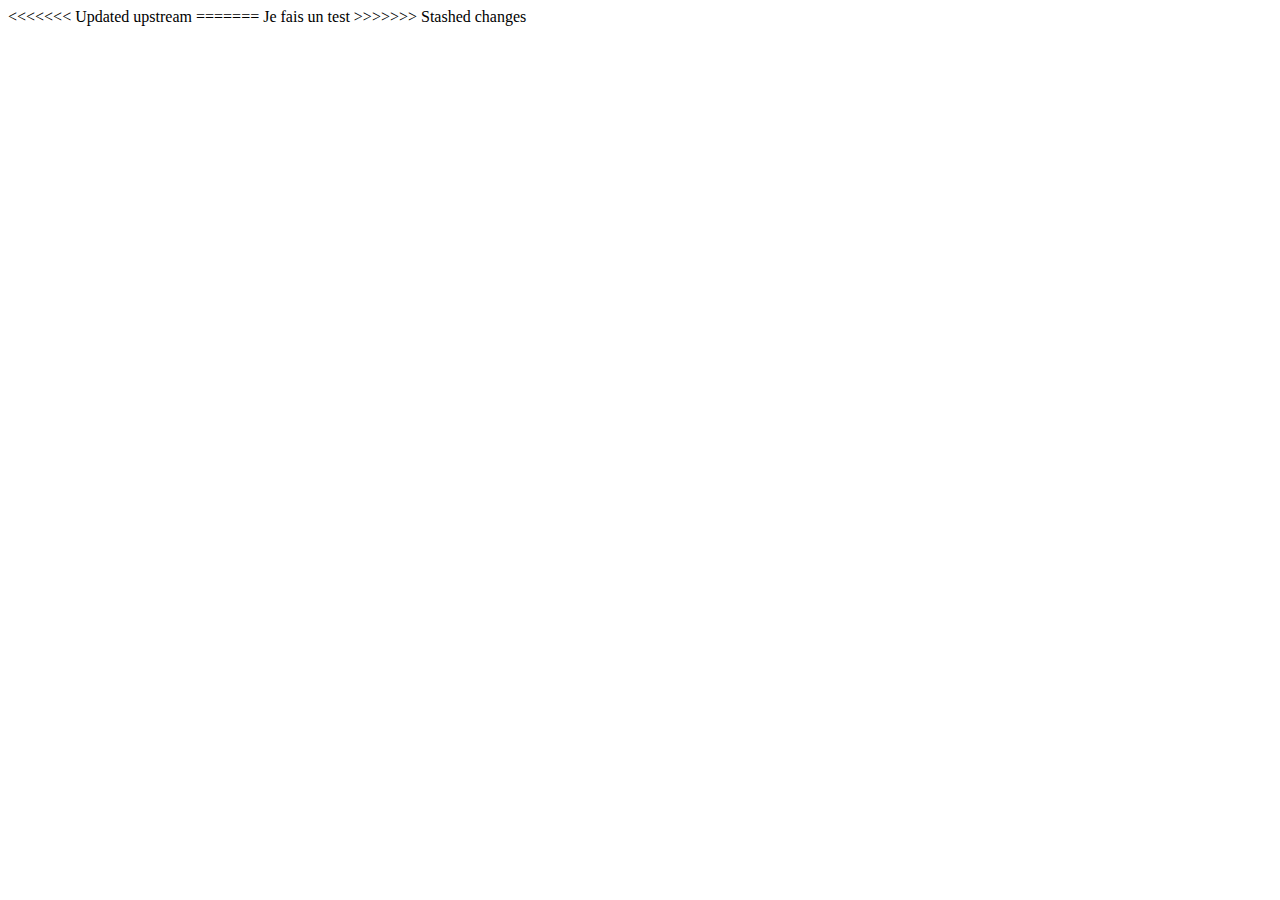
==== index.html @ d1019563 "Ajout index" ====
<!DOCTYPE html>
<html lang="fr">
<head>
    <meta charset="UTF-8">
    <meta http-equiv="X-UA-Compatible" content="IE=edge">
    <meta name="viewport" content="width=device-width, initial-scale=1.0">
    <title>Document</title>
</head>
<body>
<<<<<<< Updated upstream
    
=======
    Je fais un test
>>>>>>> Stashed changes
</body>
</html>
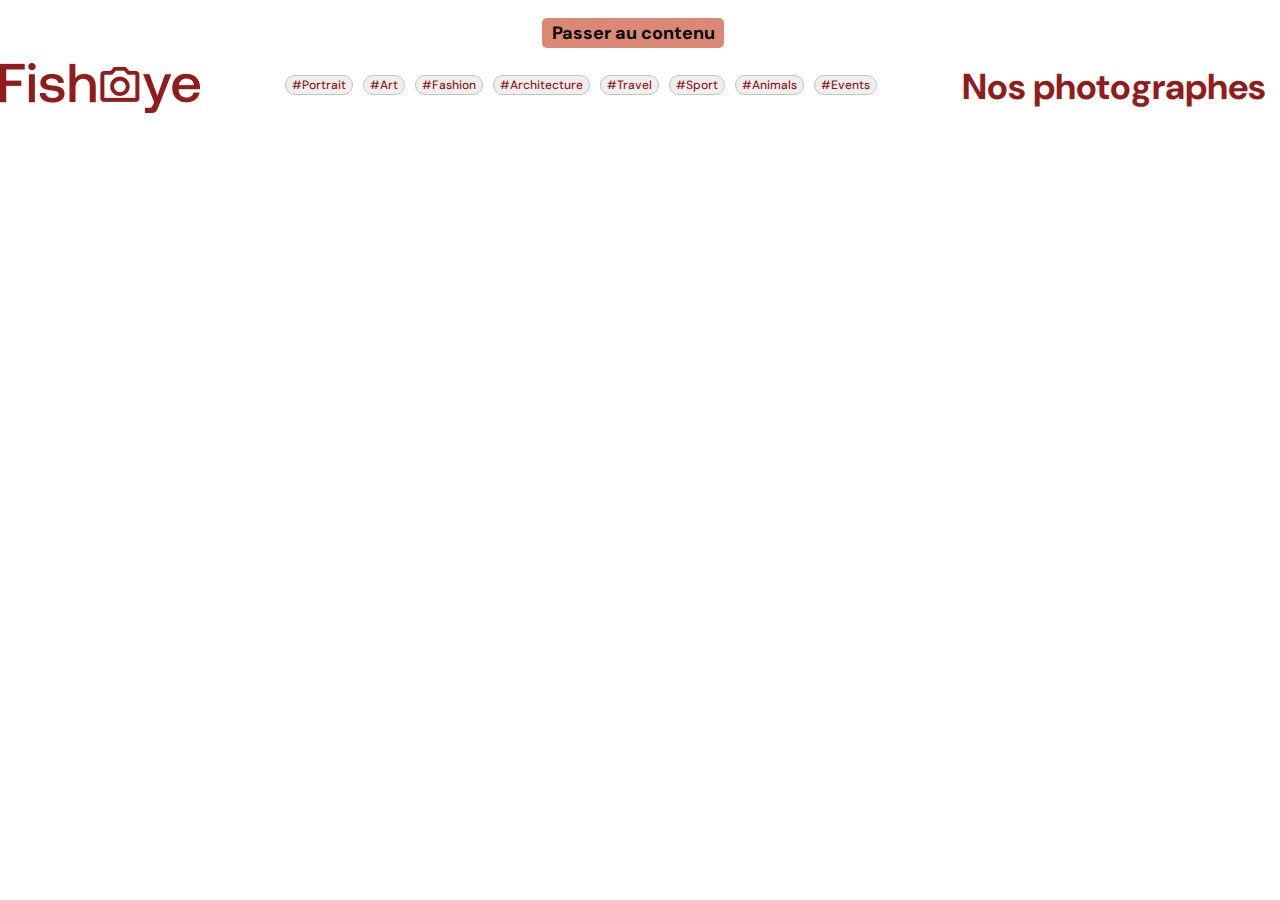
==== commit 6875412c: "Préparation du header" ====
--- a/index.html
+++ b/index.html
@@ -4,13 +4,31 @@
     <meta charset="UTF-8">
     <meta http-equiv="X-UA-Compatible" content="IE=edge">
     <meta name="viewport" content="width=device-width, initial-scale=1.0">
-    <title>Document</title>
+    <link rel="stylesheet" href="/Css/style.css" />
+    <link href="https://fonts.googleapis.com/css?family=DM+Sans" rel="stylesheet" />
+    <link href="https://fonts.googleapis.com/css2?family=DM+Sans:ital,wght@0,400;0,500;0,700;1,400;1,500;1,700&display=swap" rel="stylesheet">
+    <title>Fisheyes</title>
 </head>
 <body>
-<<<<<<< Updated upstream
-    
-=======
-    Je fais un test
->>>>>>> Stashed changes
+
+    <header>
+        <div class="return"> 
+            <a href="#" class="title"><p class="contain">Passer au contenu</p></a>
+        </div>
+        <nav class="topnav">
+        <a class="logo"><img class="fisheyes" src="/Image/Logo/logo.png" alt="Logo Fisheyes"></a>
+        <div class="tags">
+                <button id="1" class="tag"><span class="text-tag">#Portrait</span></button>
+                <button id="2" class="tag"><span class="text-tag">#Art</span></button>
+                <button id="3" class="tag"><span class="text-tag">#Fashion</span></button>
+                <button id="4" class="tag"><span class="text-tag">#Architecture</span></button>
+                <button id="5" class="tag"><span class="text-tag">#Travel</span></button>
+                <button id="6" class="tag"><span class="text-tag">#Sport</span></button>
+                <button id="7" class="tag"><span class="text-tag">#Animals</span></button>
+                <button id="8" class="tag"><span class="text-tag">#Events</span></button>
+            </div>
+            <h1 class="photographes">Nos photographes</h1>
+        </nav>
+    </header>
 </body>
 </html>--- a/Css/style.css
+++ b/Css/style.css
@@ -0,0 +1,81 @@
+body {
+    display: flex;
+    font-size: 18px;
+    max-width: 1300px;
+    margin: 0 auto;
+}
+.topnav {
+    display: flex;
+    justify-content: space-between;
+    align-content: center;
+    justify-content: center;
+
+}
+.return {
+    display: flex;
+    align-items: center;
+    justify-content: center;
+    margin-bottom: -30px;
+}
+a{
+    text-decoration: none;
+}
+.title {
+    font-family: 'DM Sans', sans-serif;
+    font-weight: 700;
+    color: black;
+}
+.contain {
+    display: flex;
+    align-items: center;
+    justify-content: center;
+    font-style: normal;
+    font-size: 18px;
+    border-radius: 5px;
+    left: 0%;
+    right: 0%;
+    top: 0%;
+    Width: 182px;
+    Height:30px;   
+    bottom: 26.67%;
+    background: #DB8876;
+}
+
+.fisheyes {
+    display: flex;
+    float: left;
+    margin-top: 27px;
+    margin-right: 78px;
+    height: auto;
+}
+.photographes{
+    font-family: 'DM Sans', sans-serif;
+    font-weight: 700;
+    color: #911C1C;
+    font-style: normal;
+    font-size: 36px;
+    display: flex;
+    float: left;
+    margin-top: 27px;
+    margin-left: 78px;
+    height: auto;
+}
+.tags {
+    display: flex;
+    align-items: center;
+    justify-items: center;
+    padding: 2px;
+}
+.tag {
+    margin: 5px;
+    border-radius: 11px;
+    border: 0.5px solid #C4C4C4;
+}
+.text-tag {
+    color: #901C1C;
+    font-family: 'DM Sans', sans-serif;
+    font-style: normal;
+    font-weight: 500;
+    font-size: 12px;
+    line-height: 16px;
+}
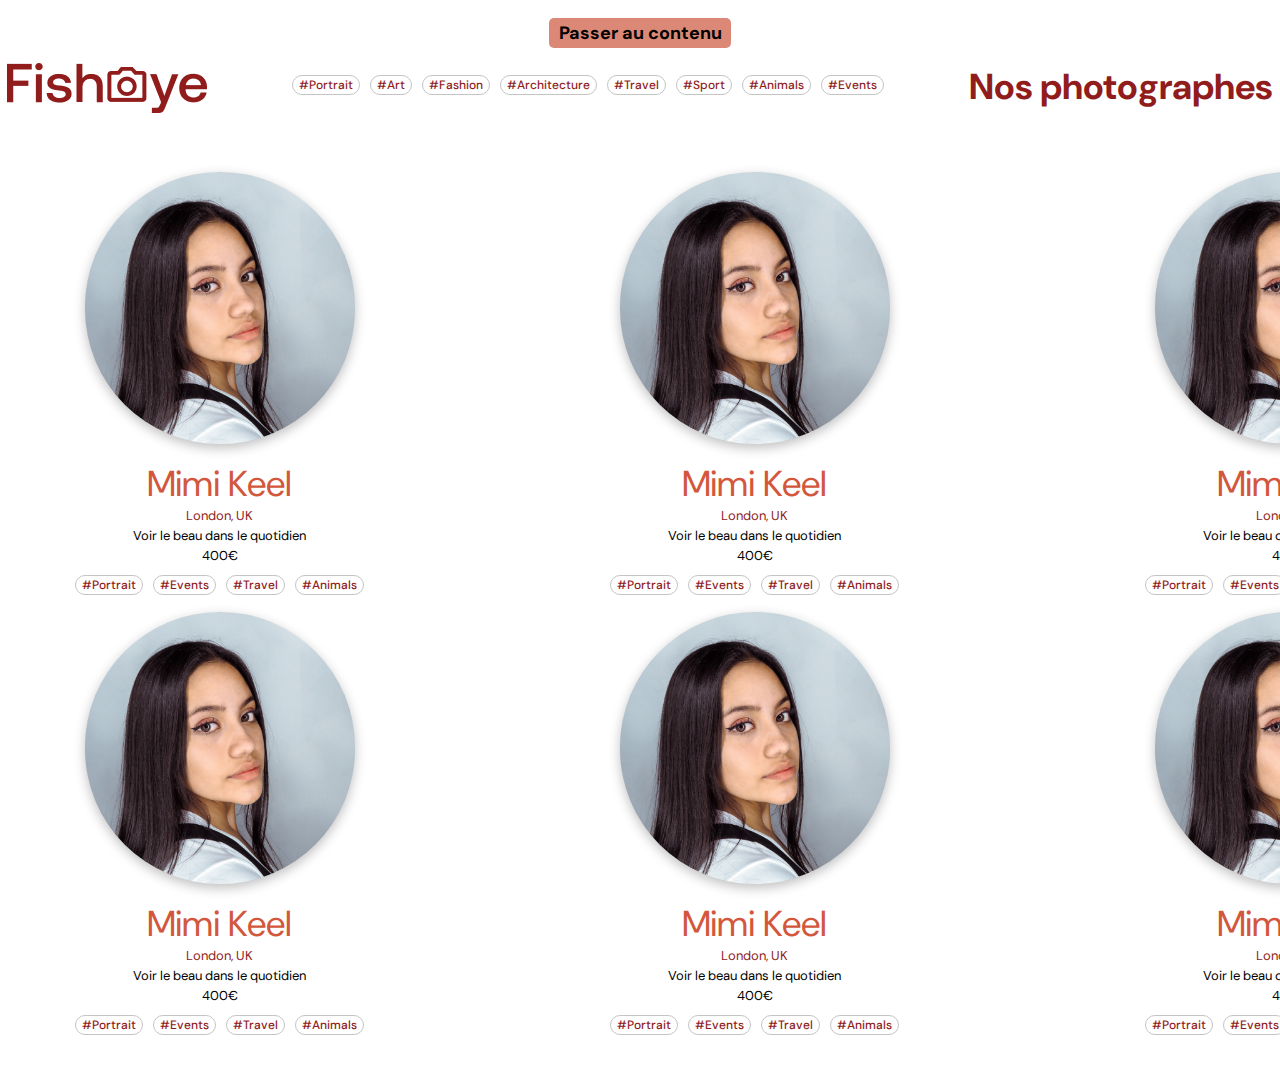
==== commit f0927012: "Mise en place de la homepage "maquette" pour préparer le css" ====
--- a/index.html
+++ b/index.html
@@ -1,23 +1,29 @@
 <!DOCTYPE html>
 <html lang="fr">
+
 <head>
     <meta charset="UTF-8">
     <meta http-equiv="X-UA-Compatible" content="IE=edge">
     <meta name="viewport" content="width=device-width, initial-scale=1.0">
     <link rel="stylesheet" href="/Css/style.css" />
     <link href="https://fonts.googleapis.com/css?family=DM+Sans" rel="stylesheet" />
-    <link href="https://fonts.googleapis.com/css2?family=DM+Sans:ital,wght@0,400;0,500;0,700;1,400;1,500;1,700&display=swap" rel="stylesheet">
+    <link
+        href="https://fonts.googleapis.com/css2?family=DM+Sans:ital,wght@0,400;0,500;0,700;1,400;1,500;1,700&display=swap"
+        rel="stylesheet">
     <title>Fisheyes</title>
 </head>
+
 <body>
 
     <header>
-        <div class="return"> 
-            <a href="#" class="title"><p class="contain">Passer au contenu</p></a>
+        <div class="return">
+            <a href="#" class="title">
+                <p class="contain">Passer au contenu</p>
+            </a>
         </div>
         <nav class="topnav">
-        <a class="logo"><img class="fisheyes" src="/Image/Logo/logo.png" alt="Logo Fisheyes"></a>
-        <div class="tags">
+            <a class="logo"><img class="fisheyes" src="/Image/Logo/logo.png" alt="Logo Fisheyes"></a>
+            <div class="tags">
                 <button id="1" class="tag"><span class="text-tag">#Portrait</span></button>
                 <button id="2" class="tag"><span class="text-tag">#Art</span></button>
                 <button id="3" class="tag"><span class="text-tag">#Fashion</span></button>
@@ -30,5 +36,174 @@
             <h1 class="photographes">Nos photographes</h1>
         </nav>
     </header>
+    <main class="main">
+
+        <div class="grille-photographe">
+
+            <div class="photographe">
+                <a href="#">
+                    <figure class="cadre-photo">
+                        <img src="/Image/Photographers ID Photos/MimiKeel.jpg"
+                            alt="Photo d'une femme en top blance regardant vers nous" class="cadre-photo-img">
+                    </figure>
+                    <figcaption class="cadre-photo-titre">
+                        <h3 class="photo-titre">Mimi Keel</h3>
+                    </figcaption>
+                </a>
+
+                <div class="bio">
+                    <p class="ville">London, UK</p>
+                    <p class="description">Voir le beau dans le quotidien</p>
+                    <p class="prix">400€</p>
+                </div>
+                <div class="tag-bio">
+                    <button id="1" class="tag"><span class="text-tag">#Portrait</span></button>
+                    <button id="8" class="tag"><span class="text-tag">#Events</span></button>
+                    <button id="5" class="tag"><span class="text-tag">#Travel</span></button>
+                    <button id="7" class="tag"><span class="text-tag">#Animals</span></button>
+                </div>
+            </div>
+
+
+            <div class="photographe">
+                <a href="#">
+                    <figure class="cadre-photo">
+                        <img src="/Image/Photographers ID Photos/MimiKeel.jpg"
+                            alt="Photo d'une femme en top blance regardant vers nous" class="cadre-photo-img">
+                    </figure>
+                    <figcaption class="cadre-photo-titre">
+                        <h3 class="photo-titre">Mimi Keel</h3>
+                    </figcaption>
+                </a>
+                <div class="bio">
+                    <p class="ville">London, UK</p>
+                    <p class="description">Voir le beau dans le quotidien</p>
+                    <p class="prix">400€</p>
+                </div>
+                <div class="tag-bio">
+                    <button id="1" class="tag"><span class="text-tag">#Portrait</span></button>
+                    <button id="8" class="tag"><span class="text-tag">#Events</span></button>
+                    <button id="5" class="tag"><span class="text-tag">#Travel</span></button>
+                    <button id="7" class="tag"><span class="text-tag">#Animals</span></button>
+                </div>
+            </div>
+            <div class="photographe">
+                <a href="#">
+                    <figure class="cadre-photo">
+                        <img src="/Image/Photographers ID Photos/MimiKeel.jpg"
+                            alt="Photo d'une femme en top blance regardant vers nous" class="cadre-photo-img">
+                    </figure>
+                    <figcaption class="cadre-photo-titre">
+                        <h3 class="photo-titre">Mimi Keel</h3>
+                    </figcaption>
+                </a>
+                <div class="bio">
+                    <p class="ville">London, UK</p>
+                    <p class="description">Voir le beau dans le quotidien</p>
+                    <p class="prix">400€</p>
+                </div>
+                <div class="tag-bio">
+                    <button id="1" class="tag"><span class="text-tag">#Portrait</span></button>
+                    <button id="8" class="tag"><span class="text-tag">#Events</span></button>
+                    <button id="5" class="tag"><span class="text-tag">#Travel</span></button>
+                    <button id="7" class="tag"><span class="text-tag">#Animals</span></button>
+                </div>
+            </div>
+            <div class="photographe">
+                <a href="#">
+                    <figure class="cadre-photo">
+                        <img src="/Image/Photographers ID Photos/MimiKeel.jpg"
+                            alt="Photo d'une femme en top blance regardant vers nous" class="cadre-photo-img">
+                    </figure>
+                    <figcaption class="cadre-photo-titre">
+                        <h3 class="photo-titre">Mimi Keel</h3>
+                    </figcaption>
+                </a>
+                <div class="bio">
+                    <p class="ville">London, UK</p>
+                    <p class="description">Voir le beau dans le quotidien</p>
+                    <p class="prix">400€</p>
+                </div>
+                <div class="tag-bio">
+                    <button id="1" class="tag"><span class="text-tag">#Portrait</span></button>
+                    <button id="8" class="tag"><span class="text-tag">#Events</span></button>
+                    <button id="5" class="tag"><span class="text-tag">#Travel</span></button>
+                    <button id="7" class="tag"><span class="text-tag">#Animals</span></button>
+                </div>
+            </div>
+            <div class="photographe">
+                <a href="#">
+                    <figure class="cadre-photo">
+                        <img src="/Image/Photographers ID Photos/MimiKeel.jpg"
+                            alt="Photo d'une femme en top blance regardant vers nous" class="cadre-photo-img">
+                    </figure>
+                    <figcaption class="cadre-photo-titre">
+                        <h3 class="photo-titre">Mimi Keel</h3>
+                    </figcaption>
+                </a>
+                <div class="bio">
+                    <p class="ville">London, UK</p>
+                    <p class="description">Voir le beau dans le quotidien</p>
+                    <p class="prix">400€</p>
+                </div>
+                <div class="tag-bio">
+                    <button id="1" class="tag"><span class="text-tag">#Portrait</span></button>
+                    <button id="8" class="tag"><span class="text-tag">#Events</span></button>
+                    <button id="5" class="tag"><span class="text-tag">#Travel</span></button>
+                    <button id="7" class="tag"><span class="text-tag">#Animals</span></button>
+                </div>
+            </div>
+            <div class="photographe">
+                <a href="#">
+                    <figure class="cadre-photo">
+                        <img src="/Image/Photographers ID Photos/MimiKeel.jpg"
+                            alt="Photo d'une femme en top blance regardant vers nous" class="cadre-photo-img">
+                    </figure>
+                    <figcaption class="cadre-photo-titre">
+                        <h3 class="photo-titre">Mimi Keel</h3>
+                    </figcaption>
+                </a>
+                <div class="bio">
+                    <p class="ville">London, UK</p>
+                    <p class="description">Voir le beau dans le quotidien</p>
+                    <p class="prix">400€</p>
+                </div>
+                <div class="tag-bio">
+                    <button id="1" class="tag"><span class="text-tag">#Portrait</span></button>
+                    <button id="8" class="tag"><span class="text-tag">#Events</span></button>
+                    <button id="5" class="tag"><span class="text-tag">#Travel</span></button>
+                    <button id="7" class="tag"><span class="text-tag">#Animals</span></button>
+                </div>
+            </div>
+
+
+            
+
+
+
+
+
+
+
+
+
+
+
+
+
+
+
+
+
+
+
+
+
+
+
+    </main>
+
+
 </body>
+
 </html>--- a/Css/style.css
+++ b/Css/style.css
@@ -1,8 +1,5 @@
 body {
-    display: flex;
-    font-size: 18px;
-    max-width: 1300px;
-    margin: 0 auto;
+    margin: 0 ;
 }
 .topnav {
     display: flex;
@@ -18,6 +15,7 @@
     margin-bottom: -30px;
 }
 a{
+    color: inherit;
     text-decoration: none;
 }
 .title {
@@ -70,6 +68,7 @@
     margin: 5px;
     border-radius: 11px;
     border: 0.5px solid #C4C4C4;
+    background: white;
 }
 .text-tag {
     color: #901C1C;
@@ -79,3 +78,104 @@
     font-size: 12px;
     line-height: 16px;
 }
+.main{
+    max-width: 1440px;
+    margin: auto;
+    padding: 0 2rem;
+    box-sizing: border-box;
+}
+.grille-photographe {
+    display: grid;
+    column-gap: 14rem;
+    row-gap: 0rem;
+    border-radius: 1.5rem;
+    padding: 2rem;
+    grid-template-columns: repeat(3, 1fr);
+}
+.cadre-photo {
+    margin: 0;
+    display: flex;
+    align-content: center;
+    justify-content: center;
+}
+.cadre-photo-img {
+    height: 17rem;
+    object-fit: cover;
+    max-width: 100%;
+    max-height: 100%;
+    border-radius: 10rem ;
+    Width :270px;
+    background: #C4C4C4;
+    box-shadow: 0px 4px 12px rgba(0, 0, 0, 0.25);
+}
+.photographe {
+    border-radius: 1.5rem;
+    padding: 2rem;
+    padding: 0.375rem;
+    border-radius: 1.25rem;
+    transition-duration: 0.1s;
+    /* cursor: pointer;
+    box-sizing: border-box;
+    height: 100%; */
+    height: 100%;
+}
+.cadre-photo-titre {
+    margin: 0.25rem 0.75rem 0 0.75rem;
+}
+.photo-titre {
+    color: #D3573C;
+    font-family: 'DM Sans', sans-serif;
+    font-style: normal;
+    font-weight: normal;
+    font-size: 36px;
+    line-height: 47px;
+    text-align: center;
+    margin-top: 1rem;
+    margin-bottom: 0;
+}
+.bio {
+    /* position: absolute;
+    top: 57.13%;
+    left: 12%; */
+    display: flex;
+    flex-direction: column;
+    top: 2rem;
+    margin-bottom: 0;
+}
+.tag-bio {
+    display: flex;
+    justify-items: center;
+}
+.ville {
+    color: #901C1C;
+    font-family: 'DM Sans', sans-serif;
+    font-style: normal;
+    font-weight: normal;
+    font-size: 13px;
+    line-height: 17px;
+    margin-top: 0;
+    text-align: center;
+    margin-bottom: 3px;
+}
+.description {
+    color: #000000;
+    font-family: 'DM Sans', sans-serif;
+    font-style: normal;
+    font-weight: normal;
+    font-size: 13px;
+    line-height: 17px;
+    margin-top: 0; 
+    text-align: center;
+    margin-bottom: 3px;
+}
+.prix {
+    color: #000000;
+    font-family: 'DM Sans', sans-serif;
+    font-style: normal;
+    font-weight: normal;
+    font-size: 13px;
+    line-height: 17px;
+    margin-top: 0; 
+    text-align: center;
+    margin-bottom: 6px;
+}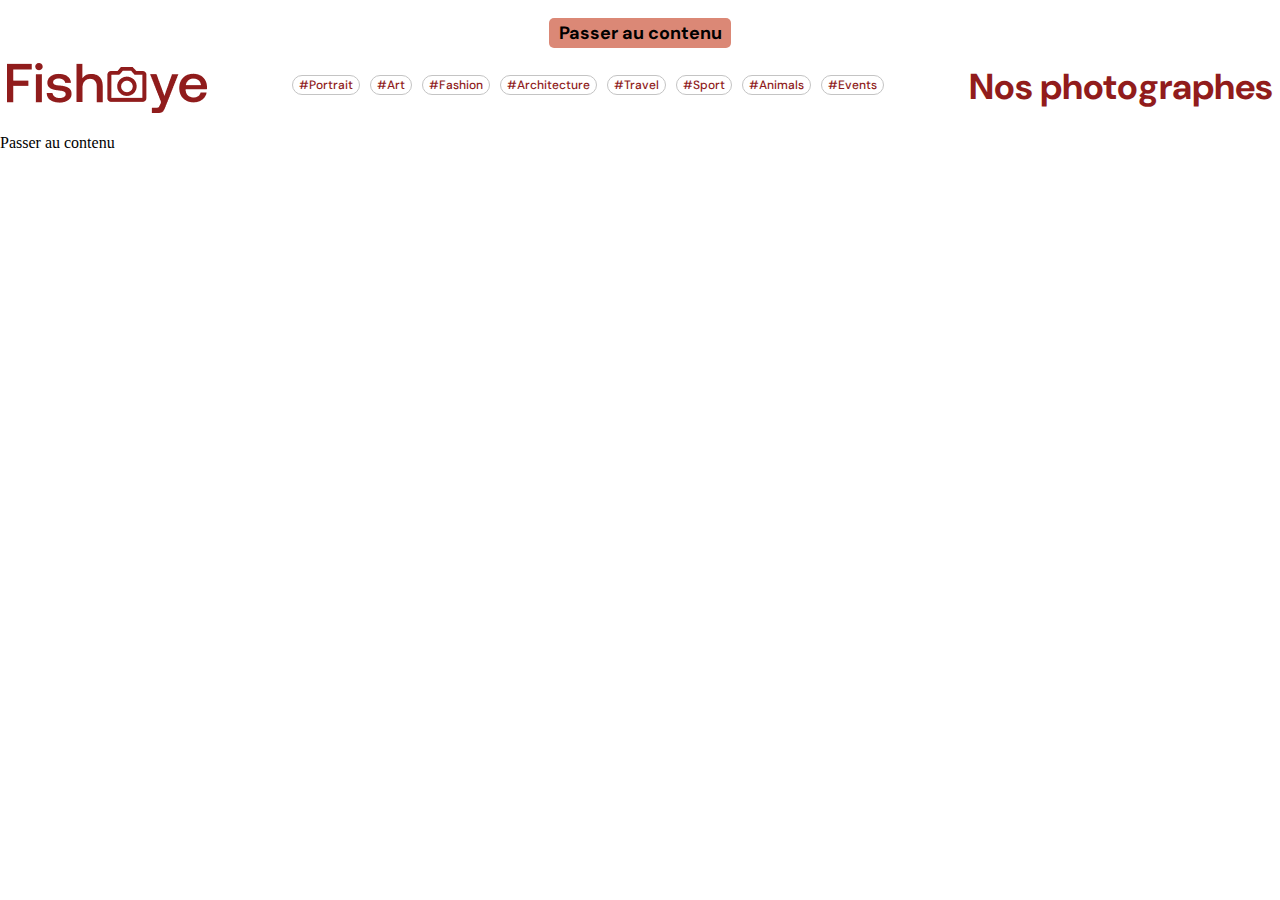
==== commit f75a5918: "Avancement sur la homepage" ====
--- a/index.html
+++ b/index.html
@@ -6,10 +6,9 @@
     <meta http-equiv="X-UA-Compatible" content="IE=edge">
     <meta name="viewport" content="width=device-width, initial-scale=1.0">
     <link rel="stylesheet" href="/Css/style.css" />
+    <script type="module" src="/js/main.js "></script>
     <link href="https://fonts.googleapis.com/css?family=DM+Sans" rel="stylesheet" />
-    <link
-        href="https://fonts.googleapis.com/css2?family=DM+Sans:ital,wght@0,400;0,500;0,700;1,400;1,500;1,700&display=swap"
-        rel="stylesheet">
+    <link href="https://fonts.googleapis.com/css2?family=DM+Sans:ital,wght@0,400;0,500;0,700;1,400;1,500;1,700&display=swap"rel="stylesheet">
     <title>Fisheyes</title>
 </head>
 
@@ -36,174 +35,13 @@
             <h1 class="photographes">Nos photographes</h1>
         </nav>
     </header>
-    <main class="main">
-
-        <div class="grille-photographe">
-
-            <div class="photographe">
-                <a href="#">
-                    <figure class="cadre-photo">
-                        <img src="/Image/Photographers ID Photos/MimiKeel.jpg"
-                            alt="Photo d'une femme en top blance regardant vers nous" class="cadre-photo-img">
-                    </figure>
-                    <figcaption class="cadre-photo-titre">
-                        <h3 class="photo-titre">Mimi Keel</h3>
-                    </figcaption>
-                </a>
-
-                <div class="bio">
-                    <p class="ville">London, UK</p>
-                    <p class="description">Voir le beau dans le quotidien</p>
-                    <p class="prix">400€</p>
-                </div>
-                <div class="tag-bio">
-                    <button id="1" class="tag"><span class="text-tag">#Portrait</span></button>
-                    <button id="8" class="tag"><span class="text-tag">#Events</span></button>
-                    <button id="5" class="tag"><span class="text-tag">#Travel</span></button>
-                    <button id="7" class="tag"><span class="text-tag">#Animals</span></button>
-                </div>
-            </div>
-
-
-            <div class="photographe">
-                <a href="#">
-                    <figure class="cadre-photo">
-                        <img src="/Image/Photographers ID Photos/MimiKeel.jpg"
-                            alt="Photo d'une femme en top blance regardant vers nous" class="cadre-photo-img">
-                    </figure>
-                    <figcaption class="cadre-photo-titre">
-                        <h3 class="photo-titre">Mimi Keel</h3>
-                    </figcaption>
-                </a>
-                <div class="bio">
-                    <p class="ville">London, UK</p>
-                    <p class="description">Voir le beau dans le quotidien</p>
-                    <p class="prix">400€</p>
-                </div>
-                <div class="tag-bio">
-                    <button id="1" class="tag"><span class="text-tag">#Portrait</span></button>
-                    <button id="8" class="tag"><span class="text-tag">#Events</span></button>
-                    <button id="5" class="tag"><span class="text-tag">#Travel</span></button>
-                    <button id="7" class="tag"><span class="text-tag">#Animals</span></button>
-                </div>
-            </div>
-            <div class="photographe">
-                <a href="#">
-                    <figure class="cadre-photo">
-                        <img src="/Image/Photographers ID Photos/MimiKeel.jpg"
-                            alt="Photo d'une femme en top blance regardant vers nous" class="cadre-photo-img">
-                    </figure>
-                    <figcaption class="cadre-photo-titre">
-                        <h3 class="photo-titre">Mimi Keel</h3>
-                    </figcaption>
-                </a>
-                <div class="bio">
-                    <p class="ville">London, UK</p>
-                    <p class="description">Voir le beau dans le quotidien</p>
-                    <p class="prix">400€</p>
-                </div>
-                <div class="tag-bio">
-                    <button id="1" class="tag"><span class="text-tag">#Portrait</span></button>
-                    <button id="8" class="tag"><span class="text-tag">#Events</span></button>
-                    <button id="5" class="tag"><span class="text-tag">#Travel</span></button>
-                    <button id="7" class="tag"><span class="text-tag">#Animals</span></button>
-                </div>
-            </div>
-            <div class="photographe">
-                <a href="#">
-                    <figure class="cadre-photo">
-                        <img src="/Image/Photographers ID Photos/MimiKeel.jpg"
-                            alt="Photo d'une femme en top blance regardant vers nous" class="cadre-photo-img">
-                    </figure>
-                    <figcaption class="cadre-photo-titre">
-                        <h3 class="photo-titre">Mimi Keel</h3>
-                    </figcaption>
-                </a>
-                <div class="bio">
-                    <p class="ville">London, UK</p>
-                    <p class="description">Voir le beau dans le quotidien</p>
-                    <p class="prix">400€</p>
-                </div>
-                <div class="tag-bio">
-                    <button id="1" class="tag"><span class="text-tag">#Portrait</span></button>
-                    <button id="8" class="tag"><span class="text-tag">#Events</span></button>
-                    <button id="5" class="tag"><span class="text-tag">#Travel</span></button>
-                    <button id="7" class="tag"><span class="text-tag">#Animals</span></button>
-                </div>
-            </div>
-            <div class="photographe">
-                <a href="#">
-                    <figure class="cadre-photo">
-                        <img src="/Image/Photographers ID Photos/MimiKeel.jpg"
-                            alt="Photo d'une femme en top blance regardant vers nous" class="cadre-photo-img">
-                    </figure>
-                    <figcaption class="cadre-photo-titre">
-                        <h3 class="photo-titre">Mimi Keel</h3>
-                    </figcaption>
-                </a>
-                <div class="bio">
-                    <p class="ville">London, UK</p>
-                    <p class="description">Voir le beau dans le quotidien</p>
-                    <p class="prix">400€</p>
-                </div>
-                <div class="tag-bio">
-                    <button id="1" class="tag"><span class="text-tag">#Portrait</span></button>
-                    <button id="8" class="tag"><span class="text-tag">#Events</span></button>
-                    <button id="5" class="tag"><span class="text-tag">#Travel</span></button>
-                    <button id="7" class="tag"><span class="text-tag">#Animals</span></button>
-                </div>
-            </div>
-            <div class="photographe">
-                <a href="#">
-                    <figure class="cadre-photo">
-                        <img src="/Image/Photographers ID Photos/MimiKeel.jpg"
-                            alt="Photo d'une femme en top blance regardant vers nous" class="cadre-photo-img">
-                    </figure>
-                    <figcaption class="cadre-photo-titre">
-                        <h3 class="photo-titre">Mimi Keel</h3>
-                    </figcaption>
-                </a>
-                <div class="bio">
-                    <p class="ville">London, UK</p>
-                    <p class="description">Voir le beau dans le quotidien</p>
-                    <p class="prix">400€</p>
-                </div>
-                <div class="tag-bio">
-                    <button id="1" class="tag"><span class="text-tag">#Portrait</span></button>
-                    <button id="8" class="tag"><span class="text-tag">#Events</span></button>
-                    <button id="5" class="tag"><span class="text-tag">#Travel</span></button>
-                    <button id="7" class="tag"><span class="text-tag">#Animals</span></button>
-                </div>
-            </div>
-
-
-            
-
-
-
-
-
-
-
-
-
-
-
-
-
-
-
-
-
-
-
-
-
-
-
+    <main>
+        <!-- BUTTON 'PASSER AU CONTENU' -->
+        <a id="main-photographers-link" href="#photographers">Passer au contenu</a>
+        <!-- PHOTOGRAPHERS -->
+        <section id="photographers" aria-label="photographers">
+        </section>
     </main>
-
-
 </body>
 
 </html>--- a/Css/style.css
+++ b/Css/style.css
@@ -8,15 +8,15 @@
     justify-content: center;
 
 }
+a{
+    color: inherit;
+    text-decoration: none;
+}
 .return {
     display: flex;
     align-items: center;
     justify-content: center;
     margin-bottom: -30px;
-}
-a{
-    color: inherit;
-    text-decoration: none;
 }
 .title {
     font-family: 'DM Sans', sans-serif;
@@ -114,9 +114,6 @@
     padding: 0.375rem;
     border-radius: 1.25rem;
     transition-duration: 0.1s;
-    /* cursor: pointer;
-    box-sizing: border-box;
-    height: 100%; */
     height: 100%;
 }
 .cadre-photo-titre {
@@ -134,9 +131,6 @@
     margin-bottom: 0;
 }
 .bio {
-    /* position: absolute;
-    top: 57.13%;
-    left: 12%; */
     display: flex;
     flex-direction: column;
     top: 2rem;
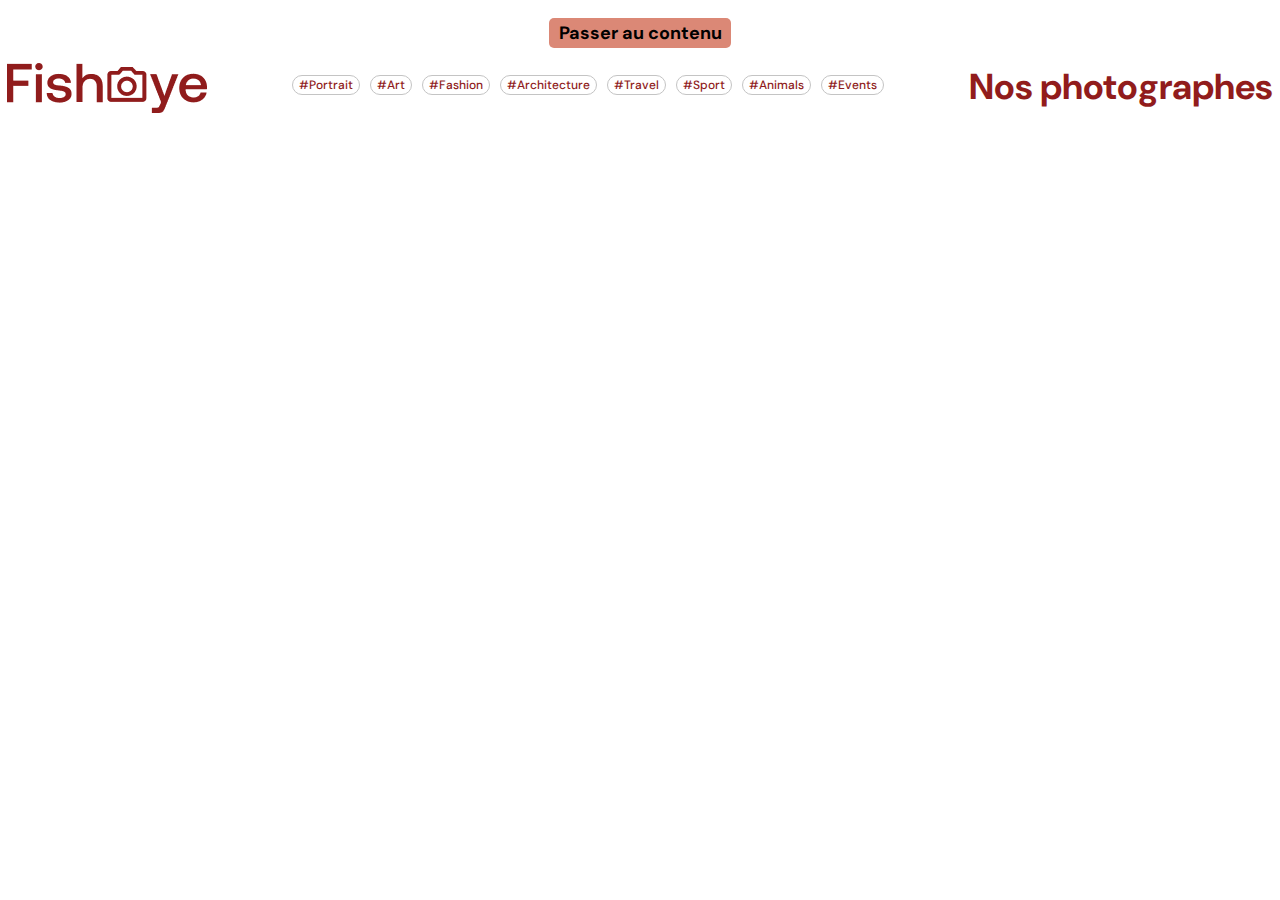
==== commit 05b1ab04: "Mis en commentaire "passer au contenu"" ====
--- a/index.html
+++ b/index.html
@@ -37,7 +37,7 @@
     </header>
     <main>
         <!-- BUTTON 'PASSER AU CONTENU' -->
-        <a id="main-photographers-link" href="#photographers">Passer au contenu</a>
+        <!-- <a id="main-photographers-link" href="#photographers">Passer au contenu</a> -->
         <!-- PHOTOGRAPHERS -->
         <section id="photographers" aria-label="photographers">
         </section>
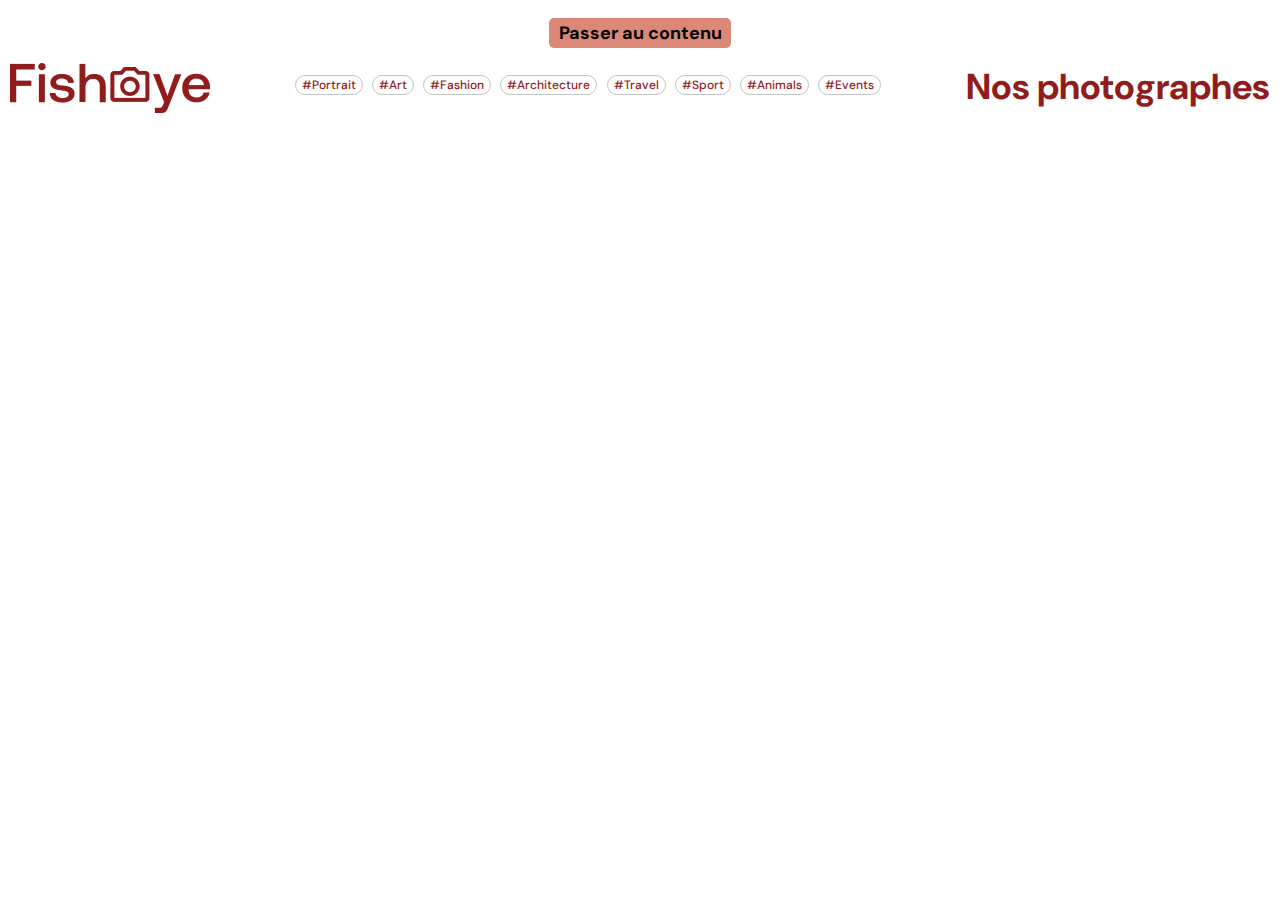
==== commit 161d510d: "Mise en place du filtre" ====
--- a/index.html
+++ b/index.html
@@ -22,16 +22,16 @@
         </div>
         <nav class="topnav">
             <a class="logo"><img class="fisheyes" src="/Image/Logo/logo.png" alt="Logo Fisheyes"></a>
-            <div class="tags">
-                <button id="1" class="tag"><span class="text-tag">#Portrait</span></button>
-                <button id="2" class="tag"><span class="text-tag">#Art</span></button>
-                <button id="3" class="tag"><span class="text-tag">#Fashion</span></button>
-                <button id="4" class="tag"><span class="text-tag">#Architecture</span></button>
-                <button id="5" class="tag"><span class="text-tag">#Travel</span></button>
-                <button id="6" class="tag"><span class="text-tag">#Sport</span></button>
-                <button id="7" class="tag"><span class="text-tag">#Animals</span></button>
-                <button id="8" class="tag"><span class="text-tag">#Events</span></button>
-            </div>
+            <ul class="tags">
+                <a href='#' class="tag"><li data-filter="portrait" class="li-tags">#Portrait</li></a>
+                <a href='#' class="tag"><li data-filter="art" class="li-tags">#Art</li></a>
+                <a href='#' class="tag"><li data-filter="fashion" class="li-tags">#Fashion</li></a>
+                <a href='#' class="tag"><li data-filter="architecture" class="li-tags">#Architecture</li></a>
+                <a href='#' class="tag"><li data-filter="travel" class="li-tags">#Travel</li></a>
+                <a href='#' class="tag"><li data-filter="sport" class="li-tags">#Sport</li></a>
+                <a href='#' class="tag"><li data-filter="animals" class="li-tags">#Animals</li></a>
+                <a href='#' class="tag"><li data-filter="events" class="li-tags">#Events</li></a>
+            </ul>
             <h1 class="photographes">Nos photographes</h1>
         </nav>
     </header>
--- a/Css/style.css
+++ b/Css/style.css
@@ -11,6 +11,12 @@
 a{
     color: inherit;
     text-decoration: none;
+}
+header {
+    max-width: 1440px;
+    margin: auto;
+    padding: 0px;
+    box-sizing: border-box;
 }
 .return {
     display: flex;
@@ -44,7 +50,8 @@
     float: left;
     margin-top: 27px;
     margin-right: 78px;
-    height: auto;
+    height: 50px;
+    width: 200px;
 }
 .photographes{
     font-family: 'DM Sans', sans-serif;
@@ -59,16 +66,55 @@
     height: auto;
 }
 .tags {
+    top: 90px; 
     display: flex;
     align-items: center;
     justify-items: center;
     padding: 2px;
 }
 .tag {
-    margin: 5px;
+    /* border-radius: 11px;
+    color: #901C1C;
+    font-size: 12px;
+    line-height: 16px;
+    font-weight: 500;
+    list-style: none;
+    margin: 0 .1875rem;
+    padding: .0625rem .375rem;
+    text-decoration: none;
+    transition: all .2s; */
+    margin-bottom: 0;
+}
+.li-tags {
+    border: .5px solid #C4C4C4;
     border-radius: 11px;
-    border: 0.5px solid #C4C4C4;
-    background: white;
+    color: #911C1C;
+    font-family: DM Sans;
+    font-style: normal;
+    font-weight: 500;
+    font-size: 12px;
+    line-height: 16px;
+    list-style: none;
+    margin: 0 .2875rem;
+    padding: .0625rem .375rem;
+    text-decoration: none;
+    transition: all .2s;
+}
+.li-ph {
+    border: .5px solid #C4C4C4;
+    border-radius: 11px;
+    color: #911C1C;
+    font-family: DM Sans;
+    font-style: normal;
+    font-weight: 500;
+    font-size: 12px;
+    line-height: 16px;
+    list-style: none;
+    margin: 0 .1875rem;
+    padding: .0625rem .375rem;
+    text-decoration: none;
+    transition: all .2s;
+    box-sizing: border-box;
 }
 .text-tag {
     color: #901C1C;
@@ -78,35 +124,53 @@
     font-size: 12px;
     line-height: 16px;
 }
-.main{
+main{
     max-width: 1440px;
     margin: auto;
-    padding: 0 2rem;
+    padding: 0;
     box-sizing: border-box;
 }
-.grille-photographe {
+#photographers {
     display: grid;
-    column-gap: 14rem;
+    column-gap: 0rem;
     row-gap: 0rem;
     border-radius: 1.5rem;
-    padding: 2rem;
+    /* padding: 2rem; */
+    padding-top: 0;
     grid-template-columns: repeat(3, 1fr);
 }
-.cadre-photo {
-    margin: 0;
-    display: flex;
-    align-content: center;
-    justify-content: center;
-}
-.cadre-photo-img {
+section img {
+    margin-bottom: 0;
     height: 17rem;
     object-fit: cover;
     max-width: 100%;
     max-height: 100%;
     border-radius: 10rem ;
-    Width :270px;
+    Width: 200px;
+    height: 200px;
     background: #C4C4C4;
     box-shadow: 0px 4px 12px rgba(0, 0, 0, 0.25);
+
+
+}
+.articlePh {
+flex-basis: 33%;
+    display: flex;
+    flex-direction: column;
+    align-items: center;
+    text-align: center;
+    margin-top: 2.5rem;
+}
+.name {
+    color: #D3573C;
+    font-family: 'DM Sans', sans-serif;
+    font-style: normal;
+    font-weight: normal;
+    font-size: 36px;
+    line-height: 47px;
+    text-align: center;
+    margin-top: 1rem;
+    margin-bottom: 0;
 }
 .photographe {
     border-radius: 1.5rem;
@@ -116,32 +180,20 @@
     transition-duration: 0.1s;
     height: 100%;
 }
-.cadre-photo-titre {
-    margin: 0.25rem 0.75rem 0 0.75rem;
-}
-.photo-titre {
-    color: #D3573C;
-    font-family: 'DM Sans', sans-serif;
-    font-style: normal;
-    font-weight: normal;
-    font-size: 36px;
-    line-height: 47px;
-    text-align: center;
-    margin-top: 1rem;
-    margin-bottom: 0;
-}
 .bio {
     display: flex;
     flex-direction: column;
     top: 2rem;
     margin-bottom: 0;
 }
-.tag-bio {
-    display: flex;
-    justify-items: center;
-}
-.ville {
-    color: #901C1C;
+.filter {
+    display: flex;
+    justify-content: center;
+    margin-right: 3rem;
+    margin-top: .5rem;
+}
+.location {
+    color: #911C1C;
     font-family: 'DM Sans', sans-serif;
     font-style: normal;
     font-weight: normal;
@@ -151,7 +203,7 @@
     text-align: center;
     margin-bottom: 3px;
 }
-.description {
+.tagline {
     color: #000000;
     font-family: 'DM Sans', sans-serif;
     font-style: normal;
@@ -162,7 +214,7 @@
     text-align: center;
     margin-bottom: 3px;
 }
-.prix {
+.price {
     color: #000000;
     font-family: 'DM Sans', sans-serif;
     font-style: normal;
